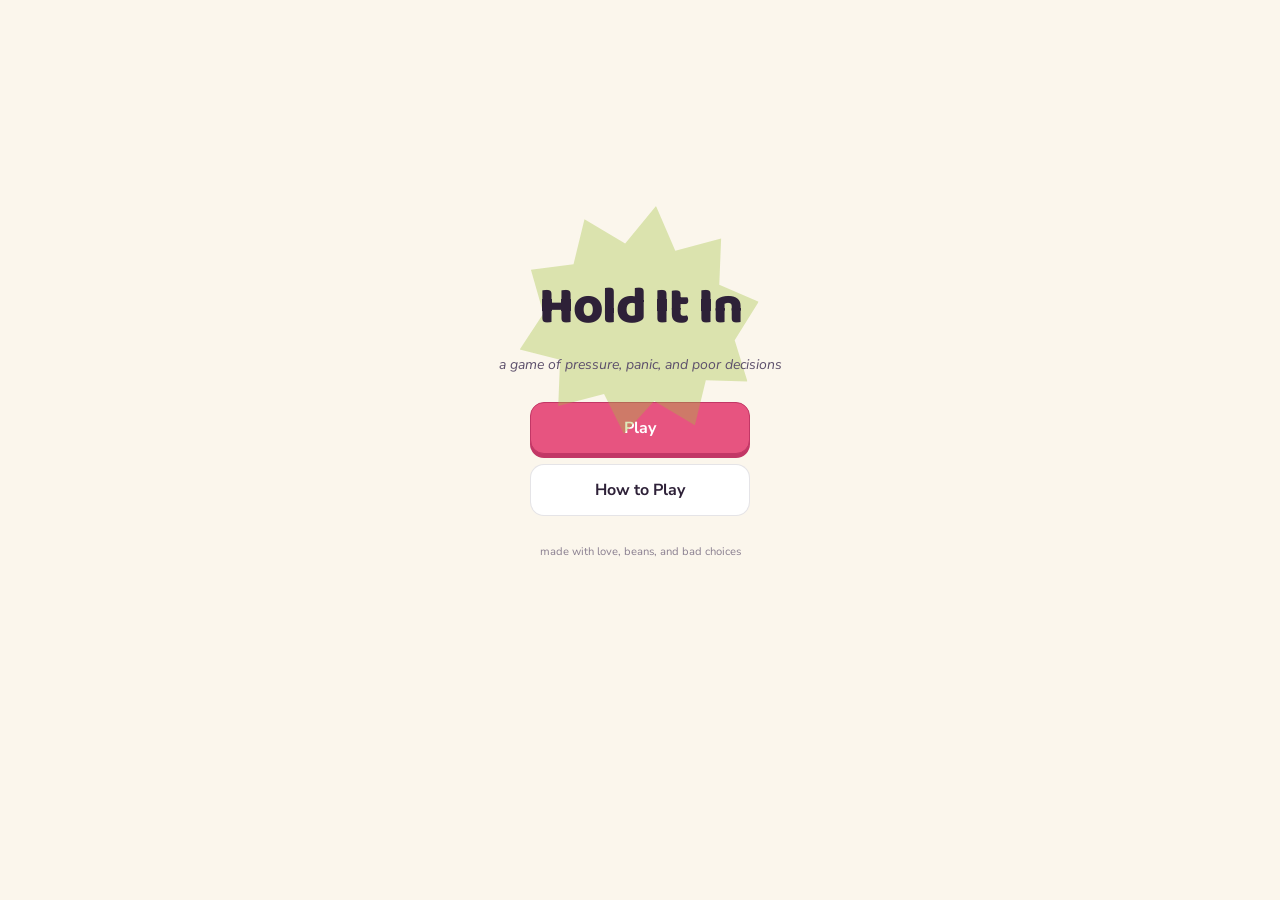
==== index.html @ 6929cfb5 "moved folders for functionality" ====
<!DOCTYPE html>
<html lang="en">
<head>
<meta charset="utf-8">
<meta name="viewport" content="width=device-width, initial-scale=1, maximum-scale=1, user-scalable=no">
<title>Hold It In</title>

<!-- Display + body fonts: a bouncy rounded display face for headers, a
     clean humanist sans for body text. Loaded from Google Fonts CDN. -->
<link rel="preconnect" href="https://fonts.googleapis.com">
<link href="https://fonts.googleapis.com/css2?family=Baloo+2:wght@500;700;800&family=Nunito+Sans:wght@400;600;700;800&display=swap" rel="stylesheet">

<link rel="stylesheet" href="css/style.css">
</head>
<body>

<!-- ============================================================
     ALL SCREENS LIVE INSIDE #app. ui.js shows/hides screens by
     toggling the .screen-active class — see ui.js: showScreen().
     Only one top-level screen is visible at a time, EXCEPT the
     in-game HUD elements which are part of the #screen-game tree.
     ============================================================ -->
<div id="app">

  <!-- ───────────────────────── TITLE SCREEN ───────────────────────── -->
  <section id="screen-title" class="screen screen-active">
    <div class="title-burst-wrap">
      <div class="title-burst"></div>
      <h1 class="title-logo">Hold It In</h1>
      <p class="title-tagline">a game of pressure, panic, and poor decisions</p>
    </div>
    <div class="title-menu">
      <button class="big-btn big-btn-primary" id="btn-go-mode-select">Play</button>
      <button class="big-btn" id="btn-go-howto">How to Play</button>
    </div>
    <p class="title-footer">made with love, beans, and bad choices</p>
  </section>

  <!-- ───────────────────────── HOW TO PLAY ───────────────────────── -->
  <section id="screen-howto" class="screen">
    <h2 class="screen-heading">How to Play</h2>
    <div class="howto-list">
      <div class="howto-row"><span class="howto-icon">↔️</span><span>Hold <b>left</b> or <b>right</b> to lean and release gas. Longer hold = more powerful (and riskier) release.</span></div>
      <div class="howto-row"><span class="howto-icon">👃</span><span><b>Smell</b> creates a lingering cloud — bigger releases make bigger, longer-lasting clouds that can tag NPCs who walk through later.</span></div>
      <div class="howto-row"><span class="howto-icon">👂</span><span><b>Loudness</b> is instant — anyone within hearing range reacts immediately, even from a distance, with no visible cloud.</span></div>
      <div class="howto-row"><span class="howto-icon">🧍</span><span>NPCs exist at three depths: foreground, midground, and background. Closer NPCs notice you more easily.</span></div>
      <div class="howto-row"><span class="howto-icon">📈</span><span>Reach the level's <b>gas target</b> before Suspicion maxes out to clear the level.</span></div>
      <div class="howto-row"><span class="howto-icon">👥</span><span>Some levels include a <b>companion</b> standing right next to you with their own special twist.</span></div>
    </div>
    <button class="big-btn" id="btn-howto-back">Back</button>
  </section>

  <!-- ───────────────────────── MODE SELECT ───────────────────────── -->
  <section id="screen-mode-select" class="screen">
    <h2 class="screen-heading">Choose a Mode</h2>
    <div class="mode-grid">
      <button class="mode-card" id="mode-card-story" data-mode="story">
        <div class="mode-card-title">Story Mode</div>
        <div class="mode-card-sub">Endless procedural levels. Beat 30 to unlock more.</div>
      </button>
      <button class="mode-card" id="mode-card-stealth" data-mode="stealth">
        <div class="mode-card-title">Stealth (Classic)</div>
        <div class="mode-card-sub">The original free-play formula. Survive as long as you can.</div>
      </button>
      <button class="mode-card" id="mode-card-chaos" data-mode="chaos">
        <div class="mode-card-title">Chaos Mode</div>
        <div class="mode-card-sub">Infinite gas. No suspicion. Just go wild.</div>
      </button>
      <button class="mode-card mode-card-locked" id="mode-card-custom" data-mode="custom">
        <div class="mode-card-title">Custom Mode <span class="lock-badge">🔒</span></div>
        <div class="mode-card-sub">Unlocked at Story Level 30. Set every variable yourself.</div>
      </button>
      <button class="mode-card mode-card-locked" id="mode-card-endless" data-mode="endless">
        <div class="mode-card-title">Endless Mode <span class="lock-badge">🔒</span></div>
        <div class="mode-card-sub">Unlocked at Story Level 30. Difficulty keeps climbing forever.</div>
      </button>
    </div>
    <button class="big-btn" id="btn-mode-back">Back</button>
  </section>

  <!-- ───────────────────────── CHARACTER SELECT ───────────────────────── -->
  <section id="screen-char-select" class="screen">
    <h2 class="screen-heading">Choose Your Character</h2>
    <div class="char-grid" id="char-grid"><!-- populated by ui.js from CHARACTERS --></div>
    <button class="big-btn" id="btn-char-back">Back</button>
  </section>

  <!-- ───────────────────────── CUSTOM MODE SETUP ───────────────────────── -->
  <section id="screen-custom-setup" class="screen">
    <h2 class="screen-heading">Custom Mode</h2>
    <p class="screen-sub">Set every variable yourself, then jump in.</p>
    <div class="custom-form" id="custom-form"><!-- populated by ui.js --></div>
    <div class="custom-actions">
      <button class="big-btn" id="btn-custom-back">Back</button>
      <button class="big-btn big-btn-primary" id="btn-custom-start">Start Level</button>
    </div>
  </section>

  <!-- ───────────────────────── STORY PROGRESSION MAP ───────────────────────── -->
  <section id="screen-story-map" class="screen">
    <h2 class="screen-heading">Story Progress</h2>
    <div class="story-progress-bar-wrap">
      <div class="story-progress-bar-bg"><div class="story-progress-bar-fill" id="story-progress-fill"></div></div>
      <div class="story-progress-label" id="story-progress-label">Level 1 of 30</div>
    </div>
    <div class="story-stats" id="story-stats"><!-- populated by ui.js --></div>
    <button class="big-btn big-btn-primary" id="btn-story-continue">Continue</button>
    <button class="big-btn" id="btn-story-back">Back to Modes</button>
  </section>

  <!-- ───────────────────────── LEVEL INTRO (VISUAL NOVEL) ───────────────────────── -->
  <section id="screen-level-intro" class="screen">
    <div class="vn-frame">
      <div class="vn-backdrop" id="vn-backdrop"></div>
      <div class="vn-tint" id="vn-tint"></div>

      <div class="vn-info-chips" id="vn-info-chips"><!-- populated by ui.js --></div>

      <div class="vn-portraits">
        <img class="vn-portrait vn-portrait-player" id="vn-portrait-player" alt="">
        <img class="vn-portrait vn-portrait-companion" id="vn-portrait-companion" alt="">
      </div>

      <div class="vn-textbox">
        <div class="vn-speaker" id="vn-speaker"></div>
        <div class="vn-line" id="vn-line"></div>
        <button class="vn-next-btn" id="vn-next-btn">Next ▶</button>
      </div>
    </div>
  </section>

  <!-- ───────────────────────── LEVEL COMPLETE ───────────────────────── -->
  <section id="screen-level-complete" class="screen">
    <div class="complete-burst"></div>
    <h2 class="screen-heading" id="complete-title">Level Complete!</h2>
    <p class="screen-sub" id="complete-sub"></p>
    <div class="complete-stats" id="complete-stats"><!-- populated by ui.js --></div>
    <button class="big-btn big-btn-primary" id="btn-complete-next">Next Level</button>
    <button class="big-btn" id="btn-complete-menu">Back to Modes</button>
  </section>

  <!-- ───────────────────────── GAME SCREEN ───────────────────────── -->
  <section id="screen-game" class="screen">

    <div id="game">
      <div id="hud-top">
        <button id="btn-pause">⏸</button>
        <div id="hud-level-tag" class="hud-level-tag"></div>
      </div>

      <div id="scene">
        <div id="scene-bg"></div>
        <div id="scene-tint"></div>
        <div id="sky"></div>
        <div id="ground"></div>
        <div id="path"></div>

        <!-- Companion stands fixed near the player -->
        <div id="companion-wrap" class="companion-wrap">
          <img id="companion-img" class="companion-img" alt="">
          <div class="companion-name" id="companion-name"></div>
        </div>

        <div id="player-wrap">
          <img id="player-img" alt="player"/>
        </div>

        <svg id="power-ring" viewBox="0 0 60 60" style="opacity:0;">
          <circle cx="30" cy="30" r="26" fill="none" stroke="rgba(255,255,255,0.4)" stroke-width="3"/>
          <circle id="power-arc" cx="30" cy="30" r="26" fill="none" stroke="#E75480" stroke-width="3.5"
            stroke-dasharray="0 163" stroke-linecap="round" transform="rotate(-90 30 30)"/>
        </svg>
        <div id="power-label"></div>

        <div id="facecam">
          <img id="face-img" alt="facecam"/>
          <div id="face-label">relaxed</div>
        </div>

        <!-- Game-over / pause overlay -->
        <div id="overlay">
          <div id="overlay-title">Busted!</div>
          <div id="overlay-sub"></div>
          <div id="overlay-score"></div>
          <button id="overlay-btn">Try Again</button>
          <button id="overlay-btn-menu" class="overlay-btn-secondary">Back to Modes</button>
        </div>
      </div>

      <div id="hud">
        <div class="hud-card">
          <div class="hud-label">Suspicion</div>
          <div class="bar-bg"><div class="bar-fill" id="susp-bar" style="width:0%;background:#3a9e3a"></div></div>
        </div>
        <div class="hud-card" id="gas-card">
          <div class="hud-label" id="gas-label">Gas Pressure</div>
          <div class="bar-bg"><div class="bar-fill" id="gas-bar" style="width:30%;background:#e8a020"></div></div>
        </div>
        <div id="score-card">
          <div id="score-label">Score</div>
          <div id="score-val">0</div>
        </div>
      </div>

      <!-- Target progress bar (Story/Custom/Endless only) -->
      <div id="target-card" class="target-card">
        <div class="hud-label">Target Progress</div>
        <div class="bar-bg"><div class="bar-fill" id="target-bar" style="width:0%;background:#5b8def"></div></div>
        <div class="target-text" id="target-text">0 / 0</div>
      </div>

      <!-- Extra HUD slot for companion-specific meters (e.g. Romance) -->
      <div id="extra-hud-card" class="hud-card extra-hud-card" style="display:none;">
        <div class="hud-label" id="extra-hud-label"></div>
        <div class="bar-bg"><div class="bar-fill" id="extra-hud-bar" style="width:0%;background:#d6549a"></div></div>
      </div>

      <div id="controls">
        <button id="btn-left" style="border-radius:8px 0 0 8px;border-right:none;">← Hold Left</button>
        <button id="btn-right" style="border-radius:0 8px 8px 0;border-left:none;">Hold Right →</button>
      </div>
      <div id="status-msg"></div>
    </div>

  </section>

</div>

<!-- ============================================================
     SCRIPT LOAD ORDER MATTERS — later files depend on earlier ones.
     utils -> assets -> data -> npc/cloud/companion/player -> generator
     -> ui -> game -> main (boots everything)
     ============================================================ -->
<script src="js/utils.js"></script>
<script src="js/assets.js"></script>
<script src="js/data.js"></script>
<script src="js/npc.js"></script>
<script src="js/cloud.js"></script>
<script src="js/companion.js"></script>
<script src="js/player.js"></script>
<script src="js/generator.js"></script>
<script src="js/ui.js"></script>
<script src="js/game.js"></script>
<script src="js/main.js"></script>
</body>
</html>
---- css/style.css ----
/* ============================================================================
   STYLE.CSS — ALL VISUAL STYLING
   ============================================================================
   DESIGN TOKENS (change these to re-theme the whole game)
   ----------------------------------------------------------------------
   Background:   #FBF6EC  (warm cream/parchment)
   Ink/Chrome:   #2E2138  (deep plum — headers, dark chrome)
   Accent:       #E75480  (coral pink — primary actions, danger-adjacent)
   Gas Green:    #9FBF3B  (smell clouds, gas-related elements)
   Caution:      #E8A020  (amber — warnings, mid suspicion)
   Danger:       #CC2200  (red — high suspicion, busted states)
   Info Blue:    #5B8DEF  (target/progress elements)
   ----------------------------------------------------------------------
   TYPE: "Baloo 2" (rounded, bouncy display face) for headings and big
   numbers; "Nunito Sans" (friendly humanist sans) for body/UI text.
   ----------------------------------------------------------------------
   SIGNATURE ELEMENT: the "stink-burst" — a many-pointed comic starburst
   shape (.title-burst, .complete-burst) used sparingly at key emotional
   beats (title screen, level-complete) so it stays special rather than
   becoming wallpaper.
   ========================================================================= */

:root {
  --bg:        #FBF6EC;
  --ink:       #2E2138;
  --ink-soft:  #5C4F6B;
  --accent:    #E75480;
  --accent-deep: #C23766;
  --gas-green: #9FBF3B;
  --caution:   #E8A020;
  --danger:    #CC2200;
  --info-blue: #5B8DEF;
  --card-bg:   #FFFFFF;
  --card-bg-soft: #F3ECDD;
  --border-soft: rgba(46, 33, 56, 0.12);
  --font-display: 'Baloo 2', sans-serif;
  --font-body: 'Nunito Sans', sans-serif;
  --radius-lg: 20px;
  --radius-md: 14px;
  --radius-sm: 9px;
}

* { box-sizing: border-box; margin: 0; padding: 0; }

html, body {
  background: var(--bg);
  color: var(--ink);
  font-family: var(--font-body);
  -webkit-text-size-adjust: 100%;
}

#app {
  max-width: 720px;
  margin: 0 auto;
  padding: 16px;
  min-height: 100vh;
  position: relative;
}

/* ── Generic screen show/hide ───────────────────────────────────────── */
.screen { display: none; }
.screen.screen-active { display: flex; flex-direction: column; gap: 14px; animation: screenFadeIn 0.25s ease; }

@keyframes screenFadeIn {
  from { opacity: 0; transform: translateY(6px); }
  to   { opacity: 1; transform: translateY(0); }
}

.screen-heading {
  font-family: var(--font-display);
  font-weight: 700;
  font-size: 24px;
  color: var(--ink);
  text-align: center;
}

.screen-sub {
  text-align: center;
  color: var(--ink-soft);
  font-size: 14px;
  margin-top: -8px;
}

/* ── Buttons (shared) ───────────────────────────────────────────────── */
.big-btn {
  font-family: var(--font-body);
  font-weight: 700;
  font-size: 16px;
  padding: 14px 18px;
  border-radius: var(--radius-md);
  border: 1.5px solid var(--border-soft);
  background: var(--card-bg);
  color: var(--ink);
  cursor: pointer;
  transition: transform 0.12s, background 0.15s, box-shadow 0.15s;
  -webkit-tap-highlight-color: transparent;
  touch-action: manipulation;
}
.big-btn:active { transform: scale(0.97); }
.big-btn-primary {
  background: var(--accent);
  color: #fff;
  border-color: var(--accent-deep);
  box-shadow: 0 4px 0 var(--accent-deep);
}
.big-btn-primary:active { box-shadow: 0 1px 0 var(--accent-deep); transform: translateY(3px) scale(0.99); }

/* ============================================================
   TITLE SCREEN
   ============================================================ */
#screen-title {
  align-items: center;
  justify-content: center;
  min-height: 88vh;
  text-align: center;
  gap: 28px;
}

.title-burst-wrap { position: relative; display: flex; flex-direction: column; align-items: center; gap: 6px; }

/* The signature "stink-burst" shape behind the logo — a comic starburst
   built from a single rotated, clipped square using CSS only (no image
   asset needed). Purely decorative, sits behind the title text. */
.title-burst {
  position: absolute;
  top: 50%; left: 50%;
  width: 230px; height: 230px;
  transform: translate(-50%, -50%) rotate(8deg);
  background: var(--gas-green);
  opacity: 0.35;
  clip-path: polygon(
    50% 0%, 61% 18%, 80% 10%, 82% 30%, 100% 35%, 92% 53%,
    100% 70%, 82% 72%, 80% 92%, 61% 84%, 50% 100%, 39% 84%,
    20% 92%, 18% 72%, 0% 70%, 8% 53%, 0% 35%, 18% 30%, 20% 10%, 39% 18%
  );
  z-index: 0;
  animation: burstPulse 4s ease-in-out infinite;
}
@keyframes burstPulse {
  0%, 100% { transform: translate(-50%, -50%) rotate(8deg) scale(1); }
  50%      { transform: translate(-50%, -50%) rotate(8deg) scale(1.06); }
}

.title-logo {
  position: relative;
  z-index: 1;
  font-family: var(--font-display);
  font-weight: 800;
  font-size: 52px;
  color: var(--ink);
  letter-spacing: -1px;
}
.title-tagline {
  position: relative;
  z-index: 1;
  font-size: 14px;
  color: var(--ink-soft);
  font-style: italic;
}

.title-menu { display: flex; flex-direction: column; gap: 10px; width: 220px; }
.title-footer { color: var(--ink-soft); font-size: 11px; opacity: 0.7; }

/* ============================================================
   HOW TO PLAY
   ============================================================ */
.howto-list { display: flex; flex-direction: column; gap: 10px; }
.howto-row {
  display: flex; align-items: flex-start; gap: 10px;
  background: var(--card-bg); border-radius: var(--radius-md);
  padding: 12px 14px; font-size: 13.5px; line-height: 1.45;
  border: 1px solid var(--border-soft);
}
.howto-icon { font-size: 18px; flex-shrink: 0; }

/* ============================================================
   MODE SELECT
   ============================================================ */
.mode-grid { display: flex; flex-direction: column; gap: 10px; }
.mode-card {
  text-align: left;
  background: var(--card-bg);
  border: 1.5px solid var(--border-soft);
  border-radius: var(--radius-md);
  padding: 14px 16px;
  cursor: pointer;
  transition: transform 0.12s, border-color 0.15s;
}
.mode-card:active { transform: scale(0.98); }
.mode-card:hover { border-color: var(--accent); }
.mode-card-title { font-family: var(--font-display); font-weight: 700; font-size: 17px; }
.mode-card-sub { font-size: 12.5px; color: var(--ink-soft); margin-top: 3px; }
.mode-card-locked { opacity: 0.55; cursor: not-allowed; }
.mode-card-locked:hover { border-color: var(--border-soft); }
.lock-badge { font-size: 13px; }

/* ============================================================
   CHARACTER SELECT
   ============================================================ */
.char-grid {
  display: grid; grid-template-columns: repeat(auto-fit, minmax(140px, 1fr));
  gap: 12px;
}
.char-card {
  background: var(--card-bg);
  border: 1.5px solid var(--border-soft);
  border-radius: var(--radius-md);
  padding: 14px;
  text-align: center;
  cursor: pointer;
  transition: transform 0.12s, border-color 0.15s;
}
.char-card:active { transform: scale(0.97); }
.char-card.selected { border-color: var(--accent); box-shadow: 0 0 0 2px var(--accent) inset; }
.char-card img { width: 96px; height: 96px; object-fit: contain; border-radius: 12px; background: var(--card-bg-soft); }
.char-card-name { font-family: var(--font-display); font-weight: 700; font-size: 15px; margin-top: 8px; }
.char-card-tagline { font-size: 11px; color: var(--ink-soft); margin-top: 2px; line-height: 1.3; }

/* ============================================================
   CUSTOM MODE SETUP FORM
   ============================================================ */
.custom-form { display: flex; flex-direction: column; gap: 14px; }
.custom-field {
  background: var(--card-bg);
  border: 1px solid var(--border-soft);
  border-radius: var(--radius-md);
  padding: 12px 14px;
}
.custom-field-label {
  font-family: var(--font-display); font-weight: 700; font-size: 13.5px;
  display: flex; justify-content: space-between; margin-bottom: 8px;
}
.custom-field-label span.value { color: var(--accent); }
.custom-select {
  width: 100%; padding: 9px 10px; border-radius: var(--radius-sm);
  border: 1px solid var(--border-soft); font-family: var(--font-body);
  font-size: 14px; background: var(--card-bg-soft);
}
.custom-range { width: 100%; accent-color: var(--accent); }
.custom-actions { display: flex; gap: 10px; }
.custom-actions .big-btn { flex: 1; }

/* ============================================================
   STORY PROGRESS MAP
   ============================================================ */
.story-progress-bar-wrap { display: flex; flex-direction: column; gap: 6px; }
.story-progress-bar-bg { background: var(--card-bg-soft); border-radius: 99px; height: 16px; overflow: hidden; border: 1px solid var(--border-soft); }
.story-progress-bar-fill { height: 100%; background: linear-gradient(90deg, var(--gas-green), var(--accent)); border-radius: 99px; transition: width 0.4s; }
.story-progress-label { text-align: center; font-size: 13px; color: var(--ink-soft); font-weight: 700; }
.story-stats { display: grid; grid-template-columns: 1fr 1fr; gap: 10px; }
.story-stat-card { background: var(--card-bg); border-radius: var(--radius-md); padding: 12px; text-align: center; border: 1px solid var(--border-soft); }
.story-stat-value { font-family: var(--font-display); font-size: 22px; font-weight: 700; color: var(--accent); }
.story-stat-label { font-size: 11px; color: var(--ink-soft); margin-top: 2px; }

/* ============================================================
   VISUAL NOVEL — LEVEL INTRO SCENE
   ============================================================ */
.vn-frame {
  position: relative;
  width: 100%;
  height: 78vh;
  max-height: 640px;
  border-radius: var(--radius-lg);
  overflow: hidden;
  background: #cfe; /* fallback if backdrop image fails entirely */
  border: 1px solid var(--border-soft);
}
.vn-backdrop {
  position: absolute; inset: 0;
  background-size: cover; background-position: center;
  filter: saturate(0.9);
}
.vn-tint { position: absolute; inset: 0; pointer-events: none; transition: background 0.3s; }

.vn-info-chips {
  position: absolute; top: 10px; left: 10px; right: 10px;
  display: flex; flex-wrap: wrap; gap: 6px;
  z-index: 3;
}
.vn-chip {
  background: rgba(46,33,56,0.78);
  color: #fff; font-size: 11px; font-weight: 700;
  padding: 5px 10px; border-radius: 99px;
  backdrop-filter: blur(2px);
}
.vn-chip.chip-danger { background: rgba(204,34,0,0.85); }
.vn-chip.chip-caution { background: rgba(232,160,32,0.88); }
.vn-chip.chip-green { background: rgba(159,191,59,0.9); color: #213013; }

.vn-portraits {
  position: absolute; bottom: 150px; left: 0; right: 0;
  display: flex; justify-content: space-between; align-items: flex-end;
  padding: 0 18px; z-index: 2; pointer-events: none;
}
.vn-portrait { height: 280px; object-fit: contain; filter: drop-shadow(0 8px 14px rgba(0,0,0,0.25)); }
.vn-portrait-player { margin-right: auto; }
.vn-portrait-companion { margin-left: auto; max-height: 230px; opacity: 0.95; }
.vn-portrait[hidden] { display: none; }

.vn-textbox {
  position: absolute; left: 10px; right: 10px; bottom: 10px;
  background: rgba(255,255,255,0.95);
  border: 1.5px solid var(--border-soft);
  border-radius: var(--radius-md);
  padding: 14px 16px 16px;
  z-index: 4;
  box-shadow: 0 4px 16px rgba(0,0,0,0.18);
}
.vn-speaker {
  font-family: var(--font-display); font-weight: 700; font-size: 14px;
  color: var(--accent); margin-bottom: 4px;
}
.vn-line { font-size: 14.5px; line-height: 1.5; min-height: 44px; }
.vn-next-btn {
  margin-top: 10px; float: right;
  background: var(--accent); color: #fff; border: none;
  font-weight: 700; font-size: 13px; padding: 8px 16px;
  border-radius: var(--radius-sm); cursor: pointer;
}

/* ============================================================
   LEVEL COMPLETE
   ============================================================ */
#screen-level-complete { align-items: center; text-align: center; gap: 14px; position: relative; padding-top: 40px; }
.complete-burst {
  position: absolute; top: -10px; left: 50%; width: 180px; height: 180px;
  transform: translateX(-50%) rotate(-6deg);
  background: var(--accent); opacity: 0.25;
  clip-path: polygon(
    50% 0%, 61% 18%, 80% 10%, 82% 30%, 100% 35%, 92% 53%,
    100% 70%, 82% 72%, 80% 92%, 61% 84%, 50% 100%, 39% 84%,
    20% 92%, 18% 72%, 0% 70%, 8% 53%, 0% 35%, 18% 30%, 20% 10%, 39% 18%
  );
  z-index: 0;
}
.complete-stats { display: grid; grid-template-columns: 1fr 1fr 1fr; gap: 8px; width: 100%; }
.complete-stat { background: var(--card-bg); border-radius: var(--radius-md); padding: 10px; border: 1px solid var(--border-soft); }
.complete-stat-value { font-family: var(--font-display); font-size: 18px; font-weight: 700; color: var(--accent); }
.complete-stat-label { font-size: 10.5px; color: var(--ink-soft); }

/* ============================================================
   GAME SCREEN — scene, HUD, controls
   ============================================================ */
#game { font-family: var(--font-body); width: 100%; position: relative; }

#hud-top { display: flex; align-items: center; justify-content: space-between; margin-bottom: 8px; }
#btn-pause {
  width: 36px; height: 36px; border-radius: 10px; border: 1px solid var(--border-soft);
  background: var(--card-bg); font-size: 16px; cursor: pointer;
}
.hud-level-tag {
  font-family: var(--font-display); font-weight: 700; font-size: 13px;
  background: var(--card-bg-soft); padding: 5px 12px; border-radius: 99px;
  border: 1px solid var(--border-soft);
}

#scene {
  width: 100%; height: 340px; background: #a8d8a8; position: relative;
  overflow: hidden; border-radius: var(--radius-lg); border: 1px solid var(--border-soft);
}
#scene-bg { position: absolute; inset: 0; background-size: cover; background-position: center; }
#scene-tint { position: absolute; inset: 0; pointer-events: none; transition: background 0.4s; }
#sky { position: absolute; top: 0; left: 0; right: 0; height: 55%; background: #87CEEB; opacity: 0; }
#ground { position: absolute; bottom: 0; left: 0; right: 0; height: 45%; background: #5a9a3a; opacity: 0; }
#path { position: absolute; bottom: 55px; left: 0; right: 0; height: 28px; background: #c8b89a; border-top: 2px solid #a89070; border-bottom: 2px solid #a89070; opacity: 0; }
/* NOTE: sky/ground/path are kept at opacity 0 once a real scene-bg image
   loads — they exist as a flat-color fallback for when no background art
   is present at all (see assets.js / game.js setLocationBackground). */
#scene.no-bg-art #sky, #scene.no-bg-art #ground, #scene.no-bg-art #path { opacity: 1; }

.companion-wrap {
  position: absolute; bottom: 44px; left: 18%; width: 90px; text-align: center;
  z-index: 2; display: none;
}
.companion-img { width: 100%; height: auto; pointer-events: none; }
.companion-name {
  font-size: 9px; font-weight: 700; color: #fff; background: rgba(46,33,56,0.7);
  border-radius: 99px; padding: 2px 6px; margin-top: 2px; display: inline-block;
}

#player-wrap {
  position: absolute; bottom: 44px; left: 50%; transform: translateX(-50%);
  width: 143px; height: auto; transform-origin: bottom center; z-index: 3;
}
#player-img { width: 100px; height: auto; pointer-events: none; display: block; margin: 0 auto; }

.cloud { position: absolute; border-radius: 50%; pointer-events: none; display: flex; align-items: center; justify-content: center; font-size: 13px; z-index: 5; }

.npc { position: absolute; width: 56px; height: 112px; transform-origin: bottom center; }
.npc-head { position: absolute; top: 0; left: 50%; transform: translateX(-50%); width: 36px; height: 36px; border-radius: 50%; }
.npc-body { position: absolute; top: 32px; left: 50%; transform: translateX(-50%); width: 40px; height: 48px; border-radius: 6px; }
.npc-legs { position: absolute; top: 76px; left: 50%; transform: translateX(-50%); width: 40px; display: flex; gap: 6px; height: 36px; }
.npc-leg { flex: 1; border-radius: 4px 4px 8px 8px; }
.npc-react { position: absolute; top: -20px; left: 50%; transform: translateX(-50%); font-size: 14px; pointer-events: none; }

.npc-speech {
  position: absolute; top: -46px; left: 50%; transform: translateX(-50%);
  background: #fff; border: 1.5px solid #ccc; border-radius: 10px; padding: 4px 7px;
  font-size: 9.5px; font-weight: 700; color: #333; white-space: nowrap; pointer-events: none;
  box-shadow: 0 1px 4px rgba(0,0,0,0.13); z-index: 10; opacity: 0; transition: opacity 0.18s;
}
.npc-speech::after {
  content: ''; position: absolute; bottom: -7px; left: 50%; transform: translateX(-50%);
  border: 4px solid transparent; border-top-color: #ccc;
}
.npc-speech.visible { opacity: 1; }

/* Depth band tinting — background NPCs are slightly desaturated/dimmed
   to sell the sense of distance even with flat-color placeholder shapes. */
.npc-depth-background { filter: brightness(0.92) saturate(0.85); }
.npc-depth-midground  { filter: brightness(0.97); }
.npc-depth-foreground  { filter: none; }

.npc-A .npc-head { background: #DEB887; } .npc-A .npc-body { background: #228B22; } .npc-A .npc-leg { background: #8B4513; }
.npc-B .npc-head { background: #F4A460; } .npc-B .npc-body { background: #4169E1; } .npc-B .npc-leg { background: #2F2F2F; }
.npc-C .npc-head { background: #FDBCB4; } .npc-C .npc-body { background: #800080; } .npc-C .npc-leg { background: #696969; }
.npc-D .npc-head { background: #8B4513; } .npc-D .npc-body { background: #CC4400; } .npc-D .npc-leg { background: #333; }

#facecam {
  position: absolute; top: 10px; right: 10px; width: 130px; height: 130px;
  border: 2.5px solid rgba(255,255,255,0.7); border-radius: 12px; overflow: hidden;
  z-index: 10; background: var(--card-bg-soft); box-shadow: 0 2px 8px rgba(0,0,0,0.25);
}
#facecam img { width: 100%; height: 100%; object-fit: cover; object-position: center top; display: block; }
#face-label {
  position: absolute; bottom: 0; left: 0; right: 0; font-size: 9px; color: #fff; font-weight: 700;
  text-align: center; background: rgba(0,0,0,0.45); padding: 2px 0; letter-spacing: 0.3px;
}

#power-ring { position: absolute; bottom: 90px; left: 50%; transform: translateX(-50%); width: 60px; height: 60px; pointer-events: none; z-index: 6; }
#power-label { position: absolute; bottom: 80px; left: 50%; transform: translateX(-50%); font-size: 10px; font-weight: 700; color: #fff; text-shadow: 0 1px 2px rgba(0,0,0,0.4); pointer-events: none; white-space: nowrap; z-index: 7; }

#hud { display: grid; grid-template-columns: 1fr 1fr 90px; gap: 8px; margin-top: 10px; }
.hud-card { background: var(--card-bg-soft); border-radius: var(--radius-sm); padding: 8px 12px; }
.hud-label { font-size: 11px; color: var(--ink-soft); font-weight: 700; margin-bottom: 5px; }
.bar-bg { background: #ddd; border-radius: 99px; height: 9px; overflow: hidden; }
.bar-fill { height: 9px; border-radius: 99px; transition: width 0.12s, background 0.3s; }
#score-card { background: var(--card-bg-soft); border-radius: var(--radius-sm); padding: 8px 12px; text-align: center; }
#score-label { font-size: 11px; color: var(--ink-soft); font-weight: 700; }
#score-val { font-family: var(--font-display); font-size: 22px; font-weight: 700; color: var(--ink); line-height: 1.2; }

.target-card { background: var(--card-bg-soft); border-radius: var(--radius-sm); padding: 8px 12px; margin-top: 8px; display: none; }
.target-text { font-size: 11px; color: var(--ink-soft); margin-top: 4px; text-align: right; font-weight: 700; }
.extra-hud-card { margin-top: 8px; }

#controls { display: flex; gap: 8px; margin-top: 8px; }
#controls button {
  flex: 1; padding: 16px 0; font-size: 15px; font-weight: 700; cursor: pointer;
  border-radius: var(--radius-sm); border: 1px solid var(--border-soft);
  background: var(--card-bg); color: var(--ink); user-select: none;
  -webkit-user-select: none; touch-action: none;
}
#controls button:active, #controls button.held { background: var(--accent); color: #fff; border-color: var(--accent-deep); transform: scale(0.98); }

#status-msg { text-align: center; font-size: 12px; color: var(--ink-soft); margin-top: 6px; min-height: 16px; font-style: italic; }

#overlay {
  display: none; position: absolute; top: 0; left: 0; right: 0; bottom: 0;
  background: rgba(46,33,56,0.82); border-radius: var(--radius-lg); z-index: 30;
  align-items: center; justify-content: center; flex-direction: column; gap: 10px;
}
#overlay.show { display: flex; }
#overlay-title { font-family: var(--font-display); font-size: 26px; font-weight: 700; color: #fff; text-align: center; }
#overlay-sub { font-size: 14px; color: rgba(255,255,255,0.85); text-align: center; max-width: 260px; line-height: 1.4; }
#overlay-score { font-size: 15px; color: rgba(255,255,255,0.75); }
#overlay-btn { padding: 10px 28px; border-radius: var(--radius-sm); border: none; background: var(--accent); color: #fff; font-size: 15px; font-weight: 700; cursor: pointer; margin-top: 4px; }
.overlay-btn-secondary { padding: 8px 24px; border-radius: var(--radius-sm); border: 1px solid rgba(255,255,255,0.5); background: transparent; color: #fff; font-size: 13px; font-weight: 700; cursor: pointer; }

/* ── Lean transforms (preserved from the base game) ─────────────────── */
.lean-left  { transform: translateX(-50%) rotate(-12deg) !important; }
.lean-right { transform: translateX(-50%) rotate(12deg) !important; }
.lean-extreme-left  { transform: translateX(-50%) rotate(-16deg) !important; }
.lean-extreme-right { transform: translateX(-50%) rotate(16deg) !important; }

/* ============================================================
   MOBILE TUNING
   ============================================================ */
@media (max-width: 480px) {
  #app { padding: 10px; }
  .title-logo { font-size: 40px; }
  #scene { height: 280px; }
  .vn-frame { height: 72vh; }
  .vn-portrait { height: 220px; }
  .vn-portrait-companion { max-height: 180px; }
  #facecam { width: 96px; height: 96px; }
  .complete-stats { grid-template-columns: 1fr 1fr; }
}

/* Respect reduced-motion preferences */
@media (prefers-reduced-motion: reduce) {
  .title-burst { animation: none; }
  .screen.screen-active { animation: none; }
}
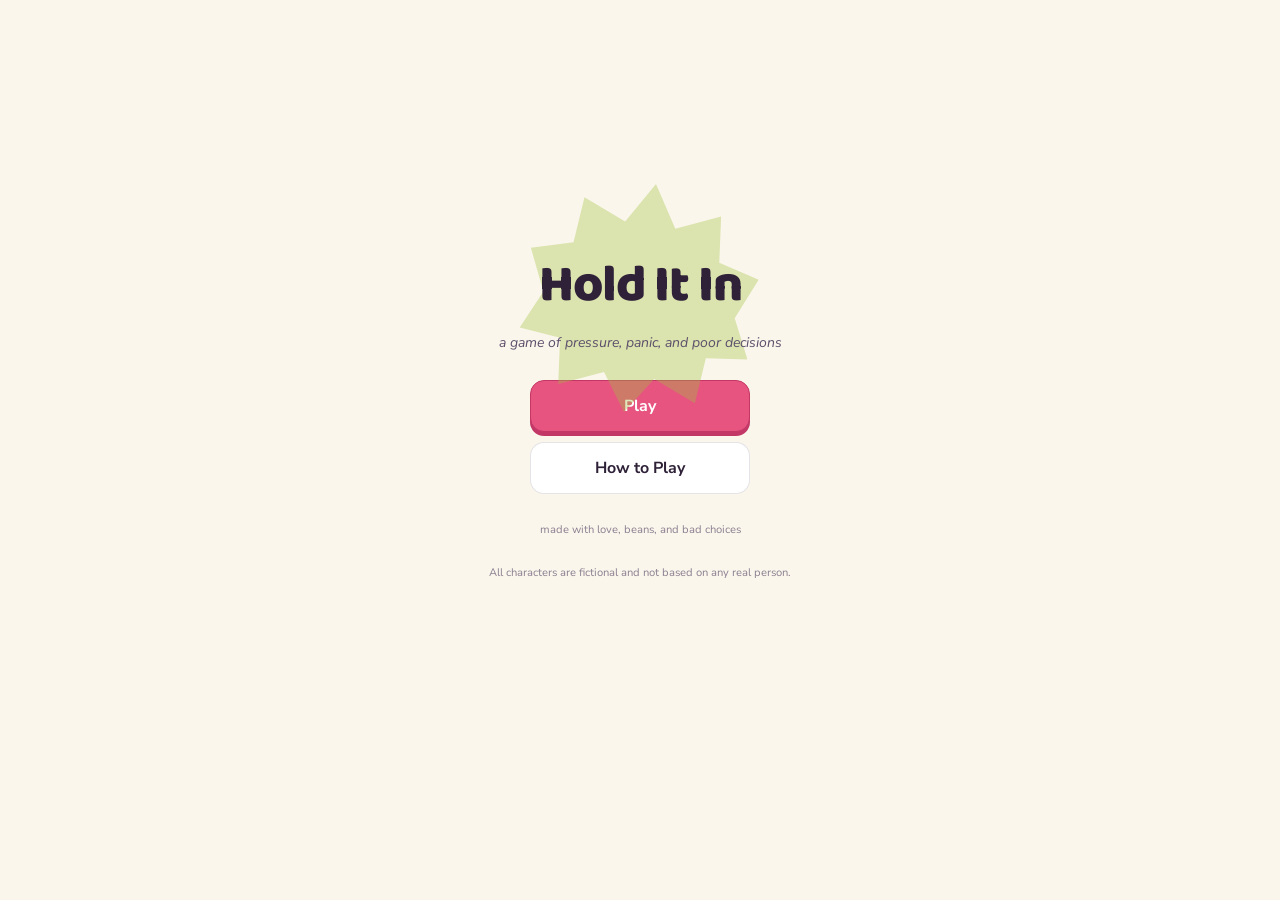
==== commit b8b68961: "Game 1.5 updates" ====
--- a/index.html
+++ b/index.html
@@ -34,6 +34,7 @@
       <button class="big-btn" id="btn-go-howto">How to Play</button>
     </div>
     <p class="title-footer">made with love, beans, and bad choices</p>
+    <p class="title-footer">All characters are fictional and not based on any real person.</p>
   </section>
 
   <!-- ───────────────────────── HOW TO PLAY ───────────────────────── -->
@@ -139,6 +140,24 @@
     <button class="big-btn" id="btn-complete-menu">Back to Modes</button>
   </section>
 
+  <!-- ───────────────────────── CAUGHT / FAILURE SCREEN ─────────────────────────
+       Shown the instant Suspicion maxes out, for ANY suspicion-meter mode
+       (story, stealth, custom, endless). Distinct from screen-level-complete:
+       this is specifically the "you got caught" failure state — character's
+       caught facecam, a failure line, stats so far, and three separate exits
+       (Retry same level/run, Character Select, Main Menu). See ui.js:
+       showCaughtScreen(). -->
+  <section id="screen-caught" class="screen">
+    <div class="complete-burst"></div>
+    <h2 class="screen-heading" id="caught-title">Failed! Try Again</h2>
+    <img class="vn-portrait" id="caught-facecam" alt="">
+    <p class="screen-sub" id="caught-sub"></p>
+    <div class="complete-stats" id="caught-stats"><!-- populated by ui.js --></div>
+    <button class="big-btn big-btn-primary" id="btn-caught-retry">Try Again</button>
+    <button class="big-btn" id="btn-caught-charselect">Change Character</button>
+    <button class="big-btn" id="btn-caught-mainmenu">Main Menu</button>
+  </section>
+
   <!-- ───────────────────────── GAME SCREEN ───────────────────────── -->
   <section id="screen-game" class="screen">
 
@@ -228,11 +247,12 @@
 
 <!-- ============================================================
      SCRIPT LOAD ORDER MATTERS — later files depend on earlier ones.
-     utils -> assets -> data -> npc/cloud/companion/player -> generator
-     -> ui -> game -> main (boots everything)
+     utils -> assets -> audio -> data -> npc/cloud/companion/player
+     -> generator -> ui -> game -> main (boots everything)
      ============================================================ -->
 <script src="js/utils.js"></script>
 <script src="js/assets.js"></script>
+<script src="js/audio.js"></script>
 <script src="js/data.js"></script>
 <script src="js/npc.js"></script>
 <script src="js/cloud.js"></script>
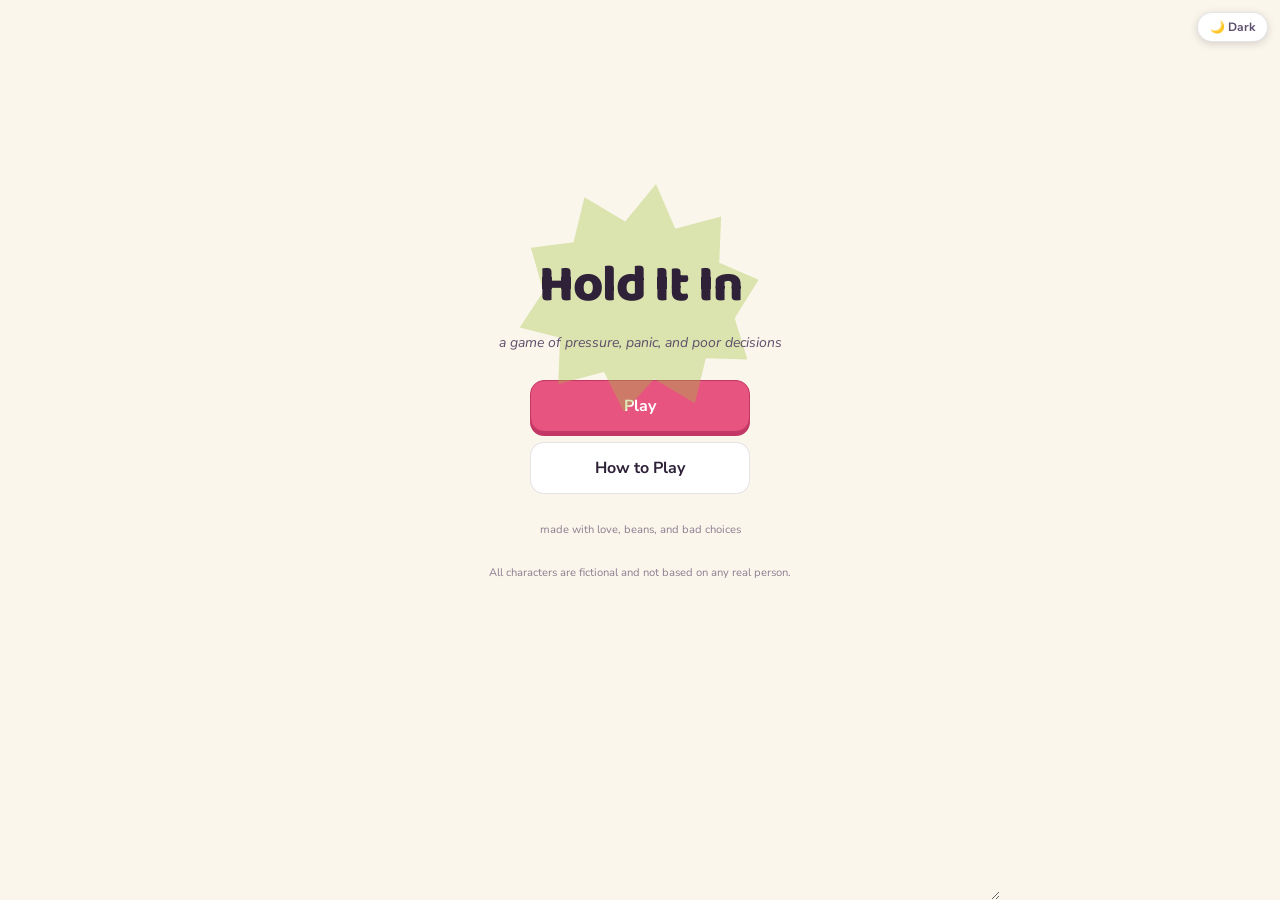
==== commit d28a7dac: "Add files via upload" ====
--- a/index.html
+++ b/index.html
@@ -13,6 +13,9 @@
 <link rel="stylesheet" href="css/style.css">
 </head>
 <body>
+
+<!-- Theme toggle — fixed outside the game area, always accessible -->
+<button id="theme-toggle" onclick="(function(){var b=document.body;var dark=b.classList.toggle('dark-theme');document.getElementById('theme-toggle').textContent=dark?'☀️ Light':'🌙 Dark';})()">🌙 Dark</button>
 
 <!-- ============================================================
      ALL SCREENS LIVE INSIDE #app. ui.js shows/hides screens by
@@ -135,6 +138,10 @@
     <div class="complete-burst"></div>
     <h2 class="screen-heading" id="complete-title">Level Complete!</h2>
     <p class="screen-sub" id="complete-sub"></p>
+    <!-- Fix 4: success facecam shown on level complete (success1/success2 per character) -->
+    <div id="complete-facecam-wrap" style="display:none">
+      <img id="complete-facecam" class="vn-portrait" alt="success reaction" />
+    </div>
     <div class="complete-stats" id="complete-stats"><!-- populated by ui.js --></div>
     <button class="big-btn big-btn-primary" id="btn-complete-next">Next Level</button>
     <button class="big-btn" id="btn-complete-menu">Back to Modes</button>
@@ -174,6 +181,9 @@
         <div id="ground"></div>
         <div id="path"></div>
 
+        <!-- Seat / bench layer — replace seats/<location>_seat.png with real art -->
+        <img id="scene-seat" alt="" aria-hidden="true">
+
         <!-- Companion stands fixed near the player -->
         <div id="companion-wrap" class="companion-wrap">
           <img id="companion-img" class="companion-img" alt="">
@@ -189,6 +199,8 @@
           <circle id="power-arc" cx="30" cy="30" r="26" fill="none" stroke="#E75480" stroke-width="3.5"
             stroke-dasharray="0 163" stroke-linecap="round" transform="rotate(-90 30 30)"/>
         </svg>
+        <!-- power-label is absolutely positioned relative to #scene and
+             follows the ring to the bottom-right corner via CSS. -->
         <div id="power-label"></div>
 
         <div id="facecam">
--- a/css/style.css
+++ b/css/style.css
@@ -47,7 +47,39 @@
   color: var(--ink);
   font-family: var(--font-body);
   -webkit-text-size-adjust: 100%;
-}
+  transition: background 0.3s, color 0.3s;
+}
+
+/* ── Dark theme ─────────────────────────────────────────────────────── */
+body.dark-theme {
+  --bg:           #1a1225;
+  --ink:          #e8dff5;
+  --ink-soft:     #9b8fb0;
+  --card-bg:      #2a1f3d;
+  --card-bg-soft: #231a35;
+  --border-soft:  rgba(200, 180, 230, 0.15);
+}
+
+/* Theme toggle button — fixed outside the game area */
+#theme-toggle {
+  position: fixed;
+  top: 12px;
+  right: 12px;
+  z-index: 9999;
+  background: var(--card-bg);
+  border: 1px solid var(--border-soft);
+  border-radius: 99px;
+  padding: 6px 12px;
+  font-size: 12px;
+  font-weight: 700;
+  font-family: var(--font-body);
+  color: var(--ink-soft);
+  cursor: pointer;
+  box-shadow: 0 2px 8px rgba(0,0,0,0.15);
+  white-space: nowrap;
+  transition: background 0.2s, color 0.2s;
+}
+#theme-toggle:hover { color: var(--ink); }
 
 #app {
   max-width: 720px;
@@ -55,6 +87,8 @@
   padding: 16px;
   min-height: 100vh;
   position: relative;
+  resize: vertical;
+  overflow: auto;
 }
 
 /* ── Generic screen show/hide ───────────────────────────────────────── */
@@ -198,8 +232,8 @@
    CHARACTER SELECT
    ============================================================ */
 .char-grid {
-  display: grid; grid-template-columns: repeat(auto-fit, minmax(140px, 1fr));
-  gap: 12px;
+  display: grid; grid-template-columns: repeat(auto-fit, minmax(190px, 1fr));
+  gap: 16px;
 }
 .char-card {
   background: var(--card-bg);
@@ -212,7 +246,7 @@
 }
 .char-card:active { transform: scale(0.97); }
 .char-card.selected { border-color: var(--accent); box-shadow: 0 0 0 2px var(--accent) inset; }
-.char-card img { width: 96px; height: 96px; object-fit: contain; border-radius: 12px; background: var(--card-bg-soft); }
+.char-card img { width: 160px; height: 160px; object-fit: contain; border-radius: 12px; background: var(--card-bg-soft); }
 .char-card-name { font-family: var(--font-display); font-weight: 700; font-size: 15px; margin-top: 8px; }
 .char-card-tagline { font-size: 11px; color: var(--ink-soft); margin-top: 2px; line-height: 1.3; }
 
@@ -363,13 +397,17 @@
 #sky { position: absolute; top: 0; left: 0; right: 0; height: 55%; background: #87CEEB; opacity: 0; }
 #ground { position: absolute; bottom: 0; left: 0; right: 0; height: 45%; background: #5a9a3a; opacity: 0; }
 #path { position: absolute; bottom: 55px; left: 0; right: 0; height: 28px; background: #c8b89a; border-top: 2px solid #a89070; border-bottom: 2px solid #a89070; opacity: 0; }
+/* Seat / bench layer — sits IN FRONT of the player (z-index 4) because
+   the player is sitting on the seat; from our viewing angle the bench
+   overlaps the character's lower body. */
+#scene-seat { position: absolute; bottom: 10px; left: 50%; transform: translateX(-50%); width: 200px; height: auto; z-index: 4; pointer-events: none; object-fit: contain; }
 /* NOTE: sky/ground/path are kept at opacity 0 once a real scene-bg image
    loads — they exist as a flat-color fallback for when no background art
    is present at all (see assets.js / game.js setLocationBackground). */
 #scene.no-bg-art #sky, #scene.no-bg-art #ground, #scene.no-bg-art #path { opacity: 1; }
 
 .companion-wrap {
-  position: absolute; bottom: 44px; left: 18%; width: 90px; text-align: center;
+  position: absolute; bottom: 20px; left: 18%; width: 90px; text-align: center;
   z-index: 2; display: none;
 }
 .companion-img { width: 100%; height: auto; pointer-events: none; }
@@ -379,7 +417,7 @@
 }
 
 #player-wrap {
-  position: absolute; bottom: 44px; left: 50%; transform: translateX(-50%);
+  position: absolute; bottom: 20px; left: 50%; transform: translateX(-50%);
   width: 143px; height: auto; transform-origin: bottom center; z-index: 3;
 }
 #player-img { width: 100px; height: auto; pointer-events: none; display: block; margin: 0 auto; }
@@ -428,7 +466,10 @@
 }
 
 #power-ring { position: absolute; bottom: 90px; left: 50%; transform: translateX(-50%); width: 60px; height: 60px; pointer-events: none; z-index: 6; }
-#power-label { position: absolute; bottom: 80px; left: 50%; transform: translateX(-50%); font-size: 10px; font-weight: 700; color: #fff; text-shadow: 0 1px 2px rgba(0,0,0,0.4); pointer-events: none; white-space: nowrap; z-index: 7; }
+/* power-label anchors to the same bottom-right corner as #power-ring (which
+   is re-parented into #scene at right:14px bottom:14px by game.js).
+   right:14px keeps it flush with the ring; bottom:78px puts it just above it. */
+#power-label { position: absolute; bottom: 78px; right: 14px; left: auto; transform: none; font-size: 10px; font-weight: 700; color: #fff; text-shadow: 0 1px 2px rgba(0,0,0,0.4); pointer-events: none; white-space: nowrap; z-index: 40; text-align: center; width: 60px; }
 
 #hud { display: grid; grid-template-columns: 1fr 1fr 90px; gap: 8px; margin-top: 10px; }
 .hud-card { background: var(--card-bg-soft); border-radius: var(--radius-sm); padding: 8px 12px; }
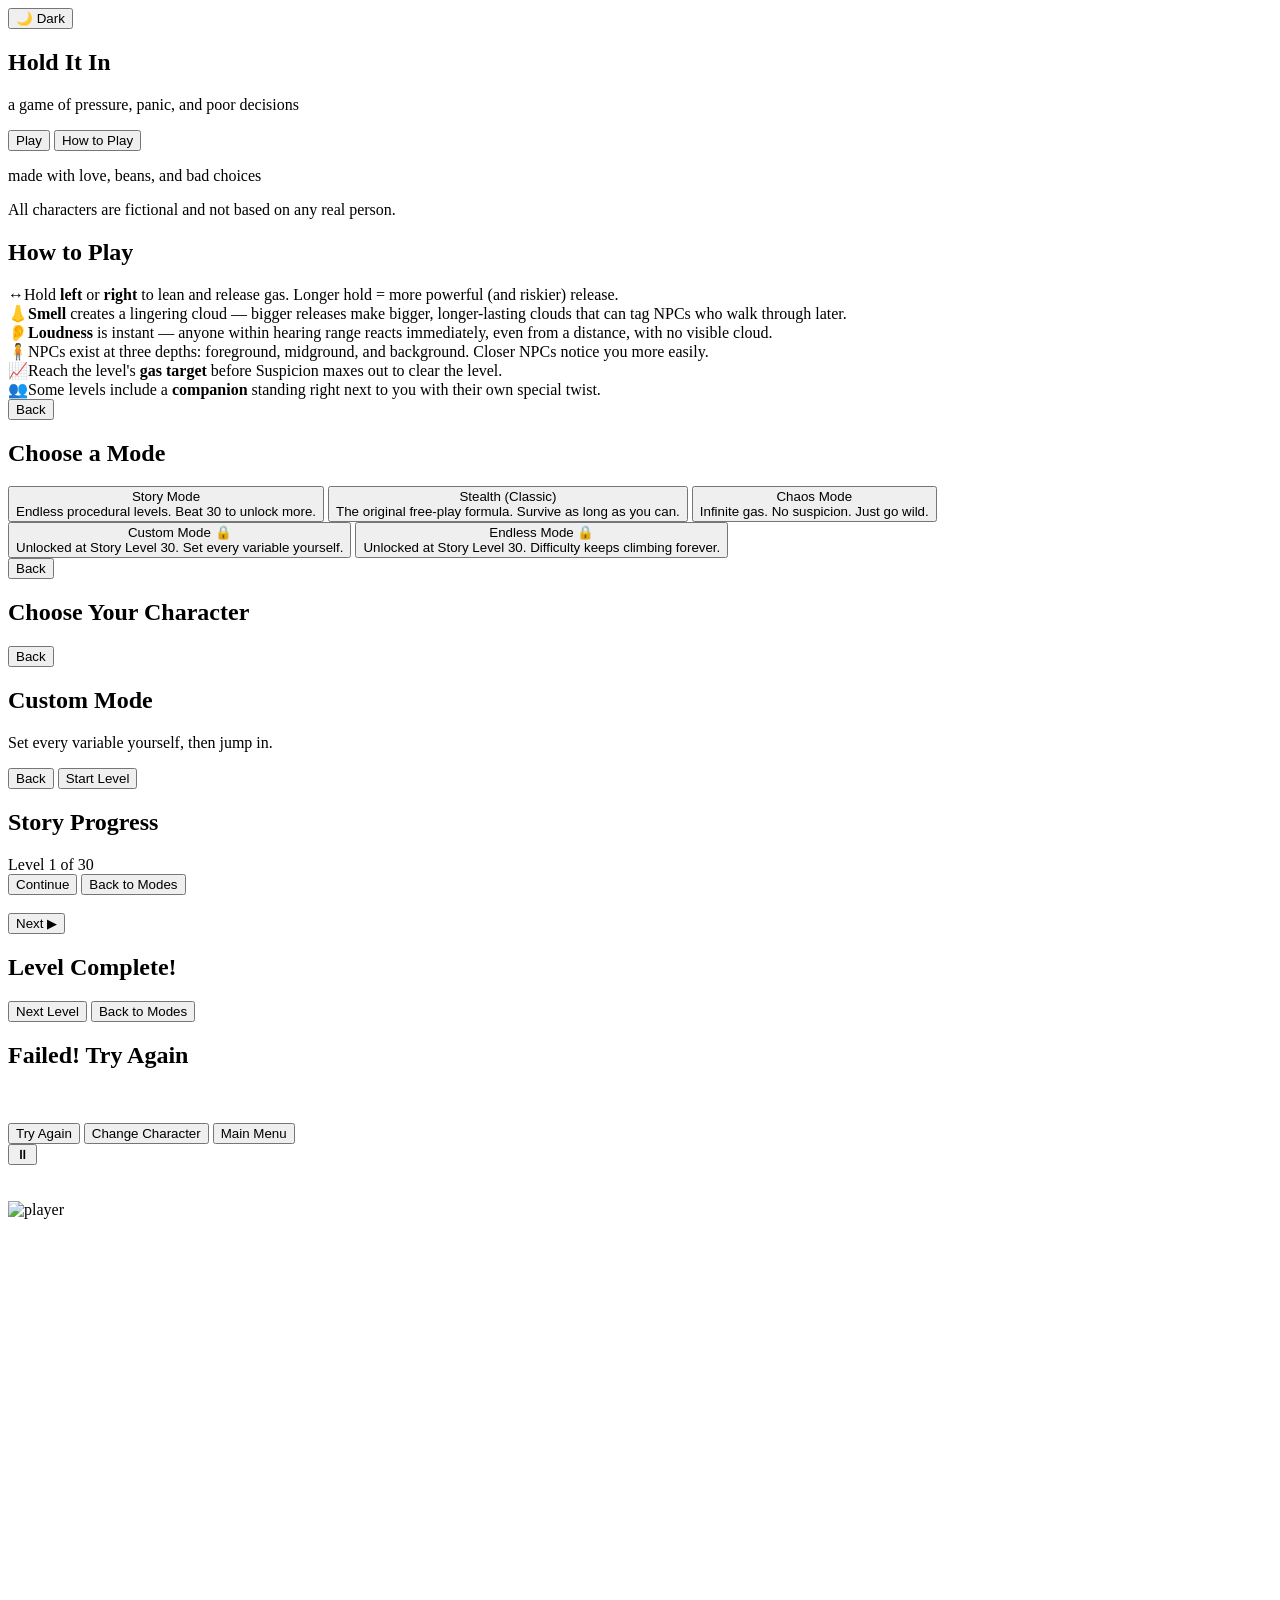
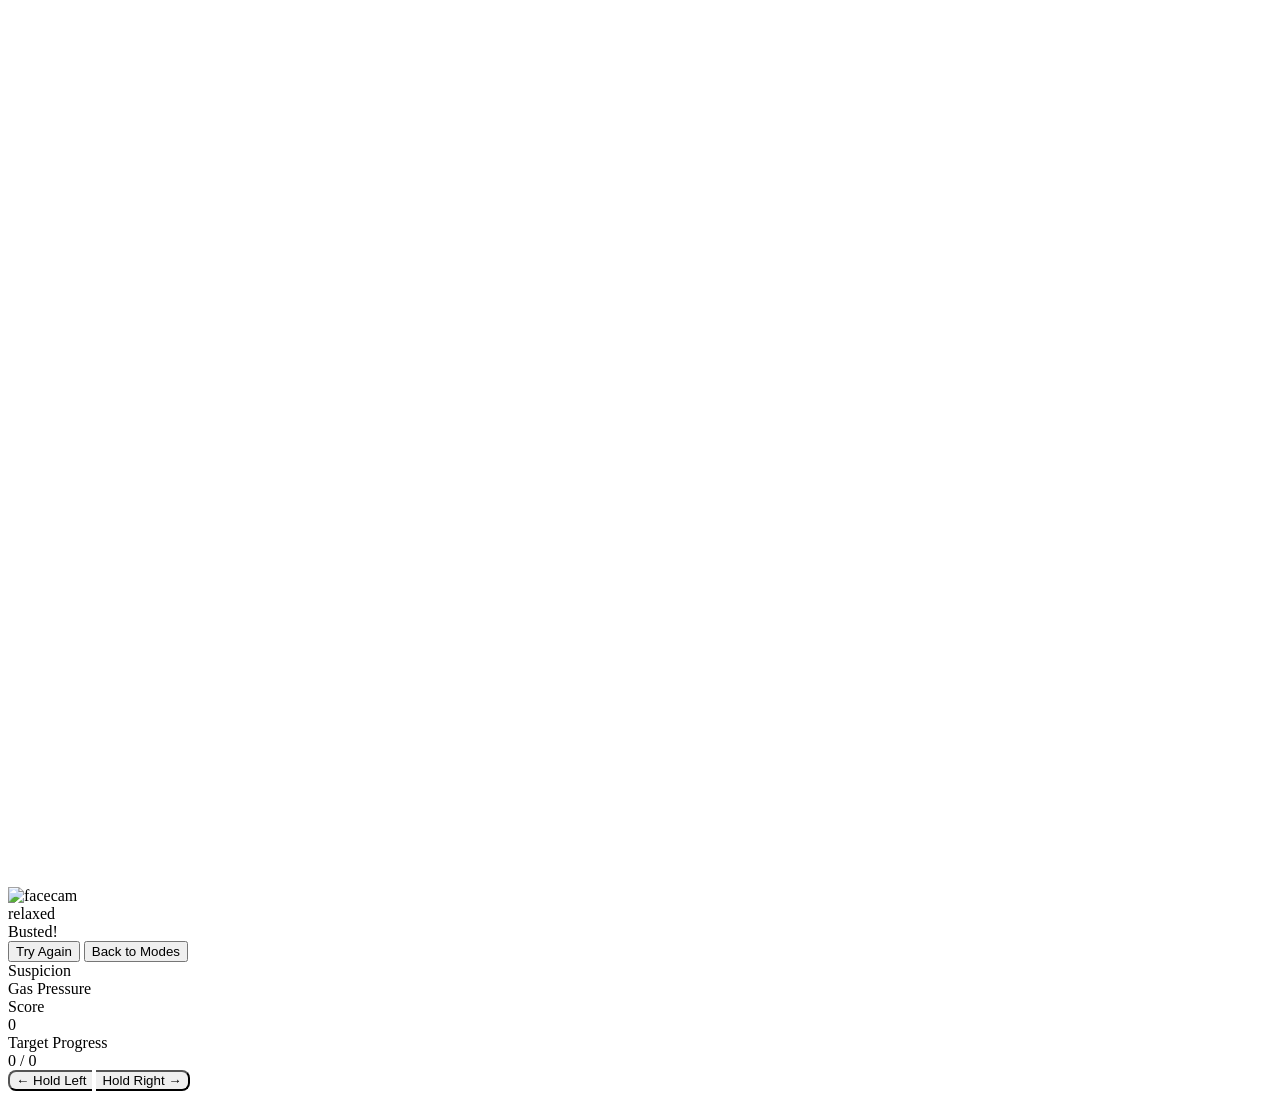
==== commit 48b65a2d: "Add files via upload" ====
--- a/index.html
+++ b/index.html
@@ -143,6 +143,7 @@
       <img id="complete-facecam" class="vn-portrait" alt="success reaction" />
     </div>
     <div class="complete-stats" id="complete-stats"><!-- populated by ui.js --></div>
+    <div id="complete-fart-log" style="width:100%;display:none;"></div>
     <button class="big-btn big-btn-primary" id="btn-complete-next">Next Level</button>
     <button class="big-btn" id="btn-complete-menu">Back to Modes</button>
   </section>
@@ -160,6 +161,7 @@
     <img class="vn-portrait" id="caught-facecam" alt="">
     <p class="screen-sub" id="caught-sub"></p>
     <div class="complete-stats" id="caught-stats"><!-- populated by ui.js --></div>
+    <div id="caught-fart-log" style="width:100%;display:none;"></div>
     <button class="big-btn big-btn-primary" id="btn-caught-retry">Try Again</button>
     <button class="big-btn" id="btn-caught-charselect">Change Character</button>
     <button class="big-btn" id="btn-caught-mainmenu">Main Menu</button>
@@ -271,6 +273,7 @@
 <script src="js/companion.js"></script>
 <script src="js/player.js"></script>
 <script src="js/generator.js"></script>
+<script src="js/farttracker.js"></script>
 <script src="js/ui.js"></script>
 <script src="js/game.js"></script>
 <script src="js/main.js"></script>
